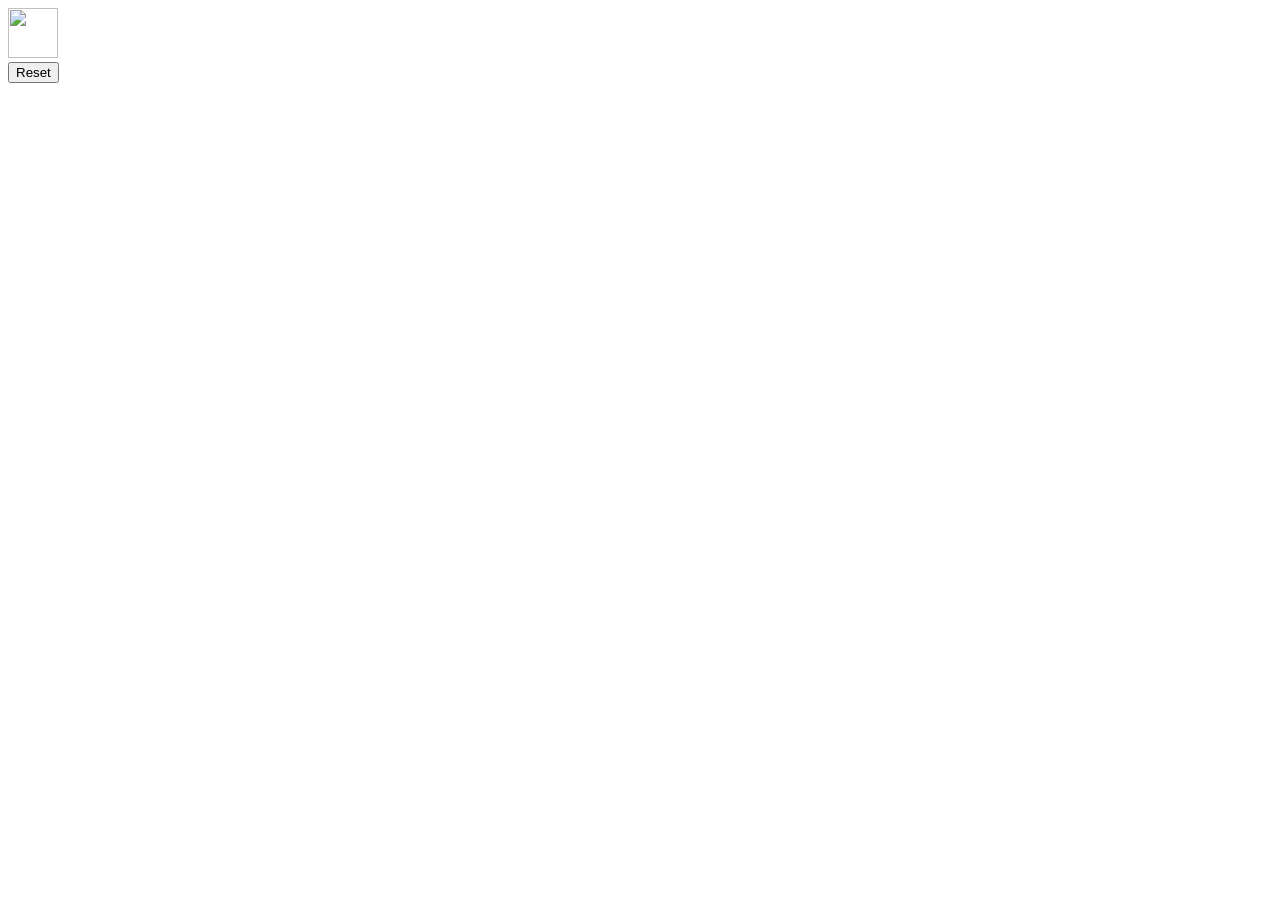
==== index.html @ 5858d791 "Update index.html" ====
<!doctype html>
<html>
  <head>
    <title>Fin ZD demo</title>
    <meta charset="UTF-8">
    <meta name="viewport" content="width=device-width, initial-scale=1.0">
    <script src="https://cdn.tailwindcss.com"></script>

    <script>
      function reset() {
        const cookies = document.cookie.split(";");

        for (let i = 0; i < cookies.length; i++) {

            const cookie = cookies[i];

            const eqPos = cookie.indexOf("=");

            const name = eqPos > -1 ? cookie.substr(0, eqPos) : cookie;

            // Set the cookie's expiration date to a past date to delete it

            document.cookie = name + "=;expires=Thu, 01 Jan 1970 00:00:00 GMT;path=/";

        }

        window.localStorage.clear();
        window.sessionStorage.clear();
        window.location.reload();

      }
    </script>
  </head>
  <body class="p-6 flex flex-col flex-1 items-center justify-center min-h-screen bg-cover" style="background-image: url('https://downloads.intercomcdn.com/i/o/1051523575/8c16c6bb97ae791131ead20c/blur.jpg')">
    <div class="flex flex-col space-y-2 items-center">
      <div>
        <img src="https://static.intercomassets.com/assets/default-avatars/fin/128-6a5eabbb84cc2b038b2afc6698ca0a974faf7adc9ea9f0fb3c3e78ac12543bc5.png" height="50" width="50"  >
      </div>
      <button class="bg-black text-white p-2 m-2 rounded hover:bg-opacity-75" onclick="reset()">Reset</button>
    </div>
    <script>
      window.intercomSettings = {
        api_base: "https://api-iam.intercom.io",
        app_id: "jtwcfhlr",
      }
    </script>
    
    
    <script>
      // We pre-filled your app ID in the widget URL: 'https://widget.intercom.io/widget/mw2u5h8i'
      (function(){var w=window;var ic=w.Intercom;if(typeof ic==="function"){ic('reattach_activator');ic('update',w.intercomSettings);}else{var d=document;var i=function(){i.c(arguments);};i.q=[];i.c=function(args){i.q.push(args);};w.Intercom=i;var l=function(){var s=d.createElement('script');s.type='text/javascript';s.async=true;s.src='https://widget.intercom.io/widget/mw2u5h8i';var x=d.getElementsByTagName('script')[0];x.parentNode.insertBefore(s,x);};if(document.readyState==='complete'){l();}else if(w.attachEvent){w.attachEvent('onload',l);}else{w.addEventListener('load',l,false);}}})();
    </script>
    <script id="ze-snippet" src="https://static.zdassets.com/ekr/snippet.js?key=8e34671c-b79f-4163-8738-806e88691ceff11"> </script>
  </body>
</html>
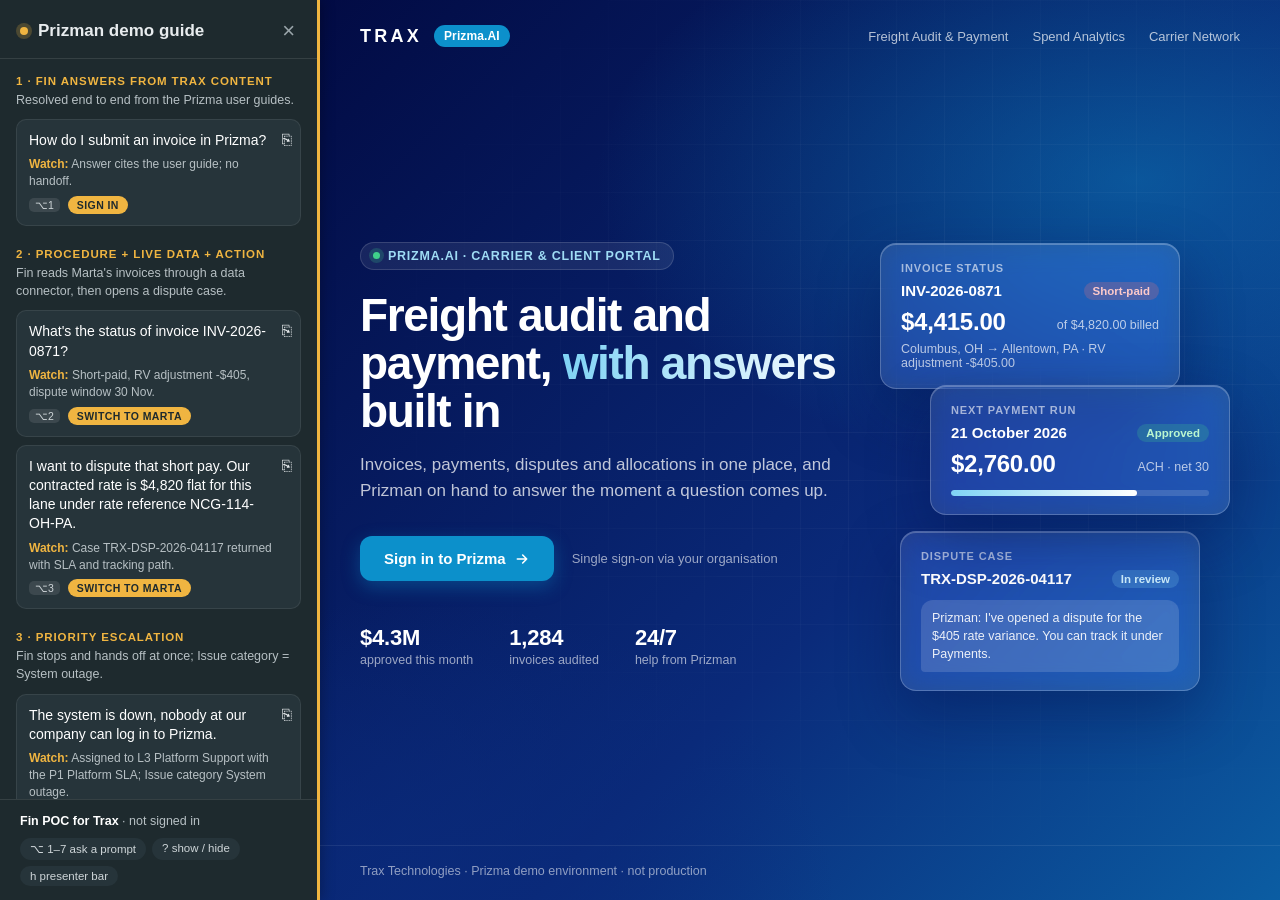
==== commit 81f828dd: "Add files via upload" ====
--- a/index.html
+++ b/index.html
@@ -1,55 +1,110 @@
 <!doctype html>
-<html>
-  <head>
-    <title>Fin ZD demo</title>
-    <meta charset="UTF-8">
-    <meta name="viewport" content="width=device-width, initial-scale=1.0">
-    <script src="https://cdn.tailwindcss.com"></script>
+<html lang="en">
+<head>
+<meta charset="utf-8">
+<meta name="viewport" content="width=device-width, initial-scale=1">
+<title>Sign in · Prizma.AI · Trax</title>
+<link rel="stylesheet" href="assets/trax.css?v=20261014b">
+</head>
+<body>
 
-    <script>
-      function reset() {
-        const cookies = document.cookie.split(";");
+<div class="signin-page">
+  <header class="topbar">
+    <div class="topbar-left">
+      <span class="wordmark">TRAX</span>
+      <span class="pill">Prizma.AI</span>
+    </div>
+    <div class="topbar-right">
+      <span>Freight Audit &amp; Payment</span>
+      <span>Spend Analytics</span>
+      <span>Carrier Network</span>
+    </div>
+  </header>
 
-        for (let i = 0; i < cookies.length; i++) {
+  <section class="hero">
+    <div class="hero-copy">
+      <span class="eyebrow"><span class="dot"></span>Prizma.AI · Carrier &amp; client portal</span>
+      <h1>Freight audit and payment, <em>with answers built in</em></h1>
+      <p class="hero-sub">Invoices, payments, disputes and allocations in one place, and Prizman on hand to answer the moment a question comes up.</p>
+      <div class="hero-actions">
+        <button class="btn btn-primary" id="signin-btn" type="button">Sign in to Prizma
+          <svg width="16" height="16" viewBox="0 0 24 24" fill="none" stroke="currentColor" stroke-width="2.4" stroke-linecap="round" stroke-linejoin="round"><path d="M5 12h14M13 6l6 6-6 6"/></svg>
+        </button>
+        <span class="note">Single sign-on via your organisation</span>
+      </div>
+      <div class="hero-stats">
+        <div><strong>$4.3M</strong>approved this month</div>
+        <div><strong>1,284</strong>invoices audited</div>
+        <div><strong>24/7</strong>help from Prizman</div>
+      </div>
+    </div>
 
-            const cookie = cookies[i];
+    <div class="hero-art" aria-hidden="true">
+      <div class="glass g1" style="--i:0">
+        <div class="g-label">Invoice status</div>
+        <div class="g-row"><span class="g-title">INV-2026-0871</span><span class="g-chip red">Short-paid</span></div>
+        <div class="g-row"><span class="g-amount">$4,415.00</span><span class="g-meta">of $4,820.00 billed</span></div>
+        <div class="g-meta">Columbus, OH → Allentown, PA · RV adjustment -$405.00</div>
+      </div>
+      <div class="glass g2" style="--i:1">
+        <div class="g-label">Next payment run</div>
+        <div class="g-row"><span class="g-title">21 October 2026</span><span class="g-chip green">Approved</span></div>
+        <div class="g-row"><span class="g-amount">$2,760.00</span><span class="g-meta">ACH · net 30</span></div>
+        <div class="g-bar"><span></span></div>
+      </div>
+      <div class="glass g3" style="--i:2">
+        <div class="g-label">Dispute case</div>
+        <div class="g-row"><span class="g-title">TRX-DSP-2026-04117</span><span class="g-chip blue">In review</span></div>
+        <div class="bubble">Prizman: I've opened a dispute for the $405 rate variance. You can track it under Payments.</div>
+      </div>
+    </div>
+  </section>
 
-            const eqPos = cookie.indexOf("=");
+  <footer class="signin-footer">Trax Technologies · Prizma demo environment · not production</footer>
+</div>
 
-            const name = eqPos > -1 ? cookie.substr(0, eqPos) : cookie;
+<div class="modal" id="signin-modal" role="dialog" aria-modal="true" aria-labelledby="signin-title">
+  <div class="modal-dialog">
+    <h2 id="signin-title">Sign in to Prizma</h2>
+    <p>Choose a demo user to continue.</p>
+    <div class="persona-list">
+      <button class="persona-btn" type="button" data-persona="marta">
+        <span class="avatar">MK</span>
+        <span>
+          <span class="p-name">Marta Kowalski</span>
+          <span class="p-org">Meridian Freight Lines</span>
+          <span class="p-role">Billing analyst · Carrier · SCAC MRDF</span>
+        </span>
+        <span class="chev">&rsaquo;</span>
+      </button>
+      <button class="persona-btn" type="button" data-persona="daniel">
+        <span class="avatar">DR</span>
+        <span>
+          <span class="p-name">Daniel Reyes</span>
+          <span class="p-org">Northwind Consumer Goods</span>
+          <span class="p-role">Freight Payables Manager · Client NCG-114</span>
+        </span>
+        <span class="chev">&rsaquo;</span>
+      </button>
+    </div>
+    <div class="modal-foot"><button class="btn btn-ghost" id="modal-close" type="button">Cancel</button></div>
+  </div>
+</div>
 
-            // Set the cookie's expiration date to a past date to delete it
-
-            document.cookie = name + "=;expires=Thu, 01 Jan 1970 00:00:00 GMT;path=/";
-
-        }
-
-        window.localStorage.clear();
-        window.sessionStorage.clear();
-        window.location.reload();
-
-      }
-    </script>
-  </head>
-  <body class="p-6 flex flex-col flex-1 items-center justify-center min-h-screen bg-cover" style="background-image: url('https://downloads.intercomcdn.com/i/o/1051523575/8c16c6bb97ae791131ead20c/blur.jpg')">
-    <div class="flex flex-col space-y-2 items-center">
-      <div>
-        <img src="https://static.intercomassets.com/assets/default-avatars/fin/128-6a5eabbb84cc2b038b2afc6698ca0a974faf7adc9ea9f0fb3c3e78ac12543bc5.png" height="50" width="50"  >
-      </div>
-      <button class="bg-black text-white p-2 m-2 rounded hover:bg-opacity-75" onclick="reset()">Reset</button>
-    </div>
-    <script>
-      window.intercomSettings = {
-        api_base: "https://api-iam.intercom.io",
-        app_id: "jtwcfhlr",
-      }
-    </script>
-    
-    
-    <script>
-      // We pre-filled your app ID in the widget URL: 'https://widget.intercom.io/widget/mw2u5h8i'
-      (function(){var w=window;var ic=w.Intercom;if(typeof ic==="function"){ic('reattach_activator');ic('update',w.intercomSettings);}else{var d=document;var i=function(){i.c(arguments);};i.q=[];i.c=function(args){i.q.push(args);};w.Intercom=i;var l=function(){var s=d.createElement('script');s.type='text/javascript';s.async=true;s.src='https://widget.intercom.io/widget/mw2u5h8i';var x=d.getElementsByTagName('script')[0];x.parentNode.insertBefore(s,x);};if(document.readyState==='complete'){l();}else if(w.attachEvent){w.attachEvent('onload',l);}else{w.addEventListener('load',l,false);}}})();
-    </script>
-    <script id="ze-snippet" src="https://static.zdassets.com/ekr/snippet.js?key=8e34671c-b79f-4163-8738-806e88691ceff11"> </script>
-  </body>
+<script src="assets/app.js?v=20261014b"></script>
+<script src="assets/help-drawer.js?v=20261014b"></script>
+<script>
+(function () {
+  var modal = document.getElementById('signin-modal');
+  function close() { modal.classList.remove('open'); localStorage.removeItem('trax_pending_prompt'); }
+  document.getElementById('signin-btn').addEventListener('click', function () { modal.classList.add('open'); });
+  document.getElementById('modal-close').addEventListener('click', close);
+  modal.addEventListener('click', function (e) { if (e.target === modal) close(); });
+  document.addEventListener('keydown', function (e) { if (e.key === 'Escape') close(); });
+  document.querySelectorAll('.persona-btn').forEach(function (btn) {
+    btn.addEventListener('click', function () { window.traxDemo.signIn(btn.dataset.persona); });
+  });
+})();
+</script>
+</body>
 </html>
--- a/assets/trax.css
+++ b/assets/trax.css
@@ -0,0 +1,467 @@
+:root {
+  --navy: #020B44;
+  --blue: #0c90cb;
+  --ink: #0f172a;
+  --muted: #5b6472;
+  --bg: #f3f6fb;
+  --card: rgba(255, 255, 255, .82);
+  --border: rgba(2, 11, 68, .08);
+  --navy-2: #0a2a7a;
+  --shadow: 0 10px 30px rgba(2, 11, 68, .08);
+  --shadow-lift: 0 18px 40px rgba(2, 11, 68, .14);
+  --radius: 14px;
+  --font: "Inter", -apple-system, BlinkMacSystemFont, "Segoe UI", Roboto, Helvetica, Arial, sans-serif;
+}
+
+* { box-sizing: border-box; }
+
+html, body { margin: 0; height: 100%; }
+
+body {
+  font-family: var(--font);
+  color: var(--ink);
+  background: var(--bg);
+  -webkit-font-smoothing: antialiased;
+  font-feature-settings: "cv11", "ss01";
+}
+
+a { color: inherit; }
+button { font-family: inherit; }
+
+@keyframes rise { from { opacity: 0; transform: translateY(8px); } to { opacity: 1; transform: none; } }
+@keyframes float { 0%, 100% { transform: translateY(0); } 50% { transform: translateY(-6px); } }
+@keyframes shimmer { from { background-position: -200% 0; } to { background-position: 200% 0; } }
+
+.wordmark { font-weight: 800; letter-spacing: .18em; color: var(--navy); font-size: 18px; }
+.pill {
+  background: var(--blue);
+  color: #fff;
+  font-size: 12px;
+  font-weight: 600;
+  padding: 4px 10px;
+  border-radius: 999px;
+  letter-spacing: .01em;
+}
+
+.btn {
+  display: inline-flex;
+  align-items: center;
+  gap: 8px;
+  border: 0;
+  border-radius: 10px;
+  padding: 10px 18px;
+  font-size: 14px;
+  font-weight: 600;
+  cursor: pointer;
+  transition: transform .15s ease, box-shadow .15s ease, background .15s ease;
+}
+.btn-primary { background: var(--blue); color: #fff; box-shadow: 0 6px 18px rgba(12, 144, 203, .35); }
+.btn-primary:hover { background: #0a7fb3; transform: translateY(-1px); box-shadow: 0 10px 24px rgba(12, 144, 203, .4); }
+.btn-ghost { background: rgba(2, 11, 68, .05); color: var(--navy); }
+.btn-ghost:hover { background: rgba(2, 11, 68, .09); }
+.btn:focus-visible, .persona-btn:focus-visible { outline: 3px solid rgba(12, 144, 203, .5); outline-offset: 2px; }
+
+
+.signin-page {
+  min-height: 100%;
+  display: flex;
+  flex-direction: column;
+  color: #fff;
+  background:
+    radial-gradient(900px 500px at 85% 20%, rgba(12, 144, 203, .45), transparent 60%),
+    radial-gradient(700px 500px at 10% 100%, rgba(10, 42, 122, .9), transparent 60%),
+    linear-gradient(135deg, #020B44 0%, #0a2a7a 60%, #0c90cb 140%);
+  position: relative;
+  overflow: hidden;
+}
+.signin-page:before {
+  content: "";
+  position: absolute;
+  inset: 0;
+  background-image:
+    linear-gradient(rgba(255, 255, 255, .05) 1px, transparent 1px),
+    linear-gradient(90deg, rgba(255, 255, 255, .05) 1px, transparent 1px);
+  background-size: 48px 48px;
+  mask-image: radial-gradient(ellipse at 70% 40%, #000 0%, transparent 70%);
+  -webkit-mask-image: radial-gradient(ellipse at 70% 40%, #000 0%, transparent 70%);
+  pointer-events: none;
+}
+
+.signin-page .topbar {
+  position: relative;
+  z-index: 1;
+  height: 72px;
+  display: flex;
+  align-items: center;
+  justify-content: space-between;
+  padding: 0 56px;
+}
+.signin-page .topbar-left { display: flex; align-items: center; gap: 12px; }
+.signin-page .wordmark { color: #fff; }
+.signin-page .topbar-right { font-size: 13px; color: rgba(255, 255, 255, .7); display: flex; gap: 24px; }
+
+.hero {
+  position: relative;
+  z-index: 1;
+  flex: 1;
+  display: grid;
+  grid-template-columns: minmax(0, 1.05fr) minmax(0, 1fr);
+  align-items: center;
+  gap: 48px;
+  padding: 24px 56px 32px;
+  max-width: 1320px;
+  width: 100%;
+  margin: 0 auto;
+}
+.hero-copy { animation: rise .6s cubic-bezier(.2, .7, .2, 1) backwards; }
+.eyebrow {
+  display: inline-flex;
+  align-items: center;
+  gap: 8px;
+  font-size: 12.5px;
+  font-weight: 600;
+  letter-spacing: .06em;
+  text-transform: uppercase;
+  color: #9fdcf5;
+  background: rgba(255, 255, 255, .08);
+  border: 1px solid rgba(255, 255, 255, .14);
+  padding: 6px 12px;
+  border-radius: 999px;
+}
+.eyebrow .dot { width: 7px; height: 7px; border-radius: 50%; background: #3fd18a; box-shadow: 0 0 0 4px rgba(63, 209, 138, .2); }
+.hero h1 {
+  margin: 22px 0 16px;
+  font-size: clamp(38px, 4.4vw, 58px);
+  line-height: 1.04;
+  letter-spacing: -.03em;
+  font-weight: 750;
+}
+.hero h1 em {
+  font-style: normal;
+  background: linear-gradient(90deg, #7fd3f5, #ffffff 70%);
+  -webkit-background-clip: text;
+  background-clip: text;
+  color: transparent;
+}
+.hero-sub { margin: 0 0 32px; font-size: 17px; line-height: 1.55; color: rgba(255, 255, 255, .75); max-width: 30em; }
+.hero-actions { display: flex; align-items: center; gap: 18px; }
+.hero-actions .btn-primary { padding: 14px 24px; font-size: 15px; border-radius: 12px; }
+.hero-actions .note { font-size: 13px; color: rgba(255, 255, 255, .6); }
+.hero-stats { display: flex; gap: 36px; margin-top: 44px; }
+.hero-stats div { font-size: 12.5px; color: rgba(255, 255, 255, .6); }
+.hero-stats strong { display: block; font-size: 22px; color: #fff; font-weight: 700; font-variant-numeric: tabular-nums; letter-spacing: -.01em; margin-bottom: 2px; }
+
+.hero-art { position: relative; height: 440px; }
+.glass {
+  position: absolute;
+  width: 330px;
+  padding: 18px 20px;
+  border-radius: 16px;
+  background: rgba(255, 255, 255, .12);
+  border: 1px solid rgba(255, 255, 255, .22);
+  backdrop-filter: blur(14px) saturate(140%);
+  -webkit-backdrop-filter: blur(14px) saturate(140%);
+  box-shadow: 0 24px 60px rgba(2, 11, 68, .35), inset 0 1px 0 rgba(255, 255, 255, .25);
+  color: #fff;
+  font-variant-numeric: tabular-nums;
+  animation: rise .7s cubic-bezier(.2, .7, .2, 1) backwards, float 7s ease-in-out infinite;
+  animation-delay: calc(var(--i, 0) * 120ms + 150ms), calc(var(--i, 0) * -2s);
+}
+.glass .g-label { font-size: 11px; letter-spacing: .08em; text-transform: uppercase; color: rgba(255, 255, 255, .6); font-weight: 600; }
+.glass .g-row { display: flex; justify-content: space-between; align-items: center; margin-top: 8px; gap: 12px; }
+.glass .g-title { font-size: 15px; font-weight: 650; }
+.glass .g-amount { font-size: 24px; font-weight: 700; letter-spacing: -.01em; }
+.glass .g-meta { font-size: 12.5px; color: rgba(255, 255, 255, .7); margin-top: 6px; }
+.glass .g-chip { font-size: 11.5px; font-weight: 650; padding: 3px 9px; border-radius: 999px; }
+.glass .g-chip.red { background: rgba(248, 113, 113, .22); color: #fecaca; }
+.glass .g-chip.green { background: rgba(63, 209, 138, .22); color: #bbf7d0; }
+.glass .g-chip.blue { background: rgba(127, 211, 245, .22); color: #cdeefc; }
+.glass .g-bar { height: 6px; border-radius: 999px; background: rgba(255, 255, 255, .15); margin-top: 12px; overflow: hidden; }
+.glass .g-bar span {
+  display: block;
+  height: 100%;
+  width: 72%;
+  border-radius: 999px;
+  background: linear-gradient(90deg, #7fd3f5, #ffffff, #7fd3f5);
+  background-size: 200% 100%;
+  animation: shimmer 3s linear infinite;
+}
+.glass.g1 { top: 8px; left: 0; }
+.glass.g2 { top: 150px; left: 90px; z-index: 2; }
+.glass.g3 { top: 296px; left: 20px; }
+.glass .bubble {
+  margin-top: 12px;
+  font-size: 12.5px;
+  line-height: 1.45;
+  background: rgba(255, 255, 255, .14);
+  border-radius: 12px 12px 12px 4px;
+  padding: 9px 11px;
+  color: rgba(255, 255, 255, .9);
+}
+
+.signin-footer {
+  position: relative;
+  z-index: 1;
+  padding: 18px 56px 22px;
+  font-size: 12.5px;
+  color: rgba(255, 255, 255, .55);
+  border-top: 1px solid rgba(255, 255, 255, .08);
+}
+
+body.trax-help-open .signin-page .topbar,
+body.trax-help-open .hero,
+body.trax-help-open .signin-footer { padding-left: 40px; padding-right: 40px; }
+body.trax-help-open .hero { grid-template-columns: minmax(0, 1fr) 360px; gap: 32px; }
+body.trax-help-open .hero h1 { font-size: clamp(34px, 3.6vw, 52px); }
+body.trax-help-open .glass { width: 300px; }
+body.trax-help-open .glass.g2 { left: 50px; }
+
+
+.modal {
+  position: fixed;
+  inset: 0;
+  z-index: 200;
+  display: none;
+  align-items: center;
+  justify-content: center;
+  background: rgba(2, 11, 68, .45);
+  backdrop-filter: blur(6px);
+  -webkit-backdrop-filter: blur(6px);
+}
+.modal.open { display: flex; }
+.modal-dialog {
+  width: 460px;
+  max-width: calc(100vw - 32px);
+  background: rgba(255, 255, 255, .96);
+  border-radius: 18px;
+  padding: 28px;
+  color: var(--ink);
+  box-shadow: 0 30px 80px rgba(2, 11, 68, .4);
+  animation: rise .3s cubic-bezier(.2, .7, .2, 1) backwards;
+}
+.modal-dialog h2 { margin: 0; font-size: 20px; color: var(--navy); letter-spacing: -.01em; }
+.modal-dialog p { margin: 6px 0 20px; font-size: 14px; color: var(--muted); }
+.persona-list { display: flex; flex-direction: column; gap: 10px; }
+.persona-btn {
+  display: flex;
+  align-items: center;
+  gap: 14px;
+  width: 100%;
+  padding: 14px 16px;
+  border-radius: var(--radius);
+  border: 1px solid var(--border);
+  background: #fff;
+  text-align: left;
+  cursor: pointer;
+  transition: transform .15s ease, box-shadow .15s ease, border-color .15s ease;
+}
+.persona-btn:hover { transform: translateY(-2px); box-shadow: var(--shadow-lift); border-color: rgba(12, 144, 203, .45); }
+.persona-btn .avatar { width: 44px; height: 44px; font-size: 15px; margin: 0; }
+.persona-btn .p-name { font-size: 15px; font-weight: 650; color: var(--navy); }
+.persona-btn .p-org { font-size: 13px; color: var(--ink); margin-top: 1px; }
+.persona-btn .p-role { font-size: 12px; color: var(--muted); margin-top: 2px; }
+.persona-btn .chev { margin-left: auto; color: var(--blue); font-size: 20px; }
+.modal-foot { display: flex; justify-content: flex-end; margin-top: 18px; }
+
+
+.portal-page {
+  display: flex;
+  flex-direction: column;
+  min-width: 1180px;
+  background: var(--bg);
+}
+
+.portal-page .topbar {
+  height: 60px;
+  flex-shrink: 0;
+  display: flex;
+  align-items: center;
+  justify-content: space-between;
+  padding: 0 24px;
+  background: rgba(255, 255, 255, .78);
+  backdrop-filter: blur(12px);
+  -webkit-backdrop-filter: blur(12px);
+  border-bottom: 1px solid var(--border);
+  position: relative;
+  z-index: 5;
+}
+.topbar-left { display: flex; align-items: center; gap: 12px; flex: 0 0 auto; }
+.topbar-right { display: flex; align-items: center; gap: 6px; flex: 0 0 auto; }
+.icon-btn {
+  width: 36px; height: 36px;
+  display: flex; align-items: center; justify-content: center;
+  background: none; border: none; border-radius: 10px;
+  color: var(--muted); cursor: pointer; position: relative;
+}
+.icon-btn:hover { background: rgba(2, 11, 68, .05); color: var(--navy); }
+.icon-btn .badge { position: absolute; top: 7px; right: 8px; width: 8px; height: 8px; border-radius: 50%; background: #ef4444; border: 2px solid #fff; }
+.avatar {
+  width: 34px; height: 34px; border-radius: 50%;
+  background: linear-gradient(135deg, #0c90cb, #0a2a7a);
+  color: #fff; font-size: 13px; font-weight: 700;
+  display: flex; align-items: center; justify-content: center;
+  margin-left: 8px; flex-shrink: 0;
+  box-shadow: 0 4px 12px rgba(12, 144, 203, .3);
+}
+.user-info { margin-left: 10px; line-height: 1.3; }
+.user-name { font-size: 13px; font-weight: 650; color: var(--ink); }
+.user-sub { font-size: 11.5px; color: var(--muted); }
+.signout { margin-left: 14px; padding: 7px 12px; font-size: 13px; }
+
+.app-body { flex: 1; display: flex; min-height: 0; }
+
+.sidebar {
+  width: 64px;
+  flex-shrink: 0;
+  background: linear-gradient(180deg, #020B44 0%, #051a63 100%);
+  color: rgba(255, 255, 255, .7);
+}
+.nav-list { display: flex; flex-direction: column; padding: 14px 8px; gap: 4px; }
+.nav-item {
+  display: flex; align-items: center; justify-content: center;
+  padding: 11px 0;
+  border-radius: 10px;
+  color: rgba(255, 255, 255, .6);
+  transition: background .15s, color .15s;
+}
+.nav-item svg { width: 18px; height: 18px; flex-shrink: 0; }
+.nav-item:hover { color: #fff; background: rgba(255, 255, 255, .06); }
+.nav-item.active { color: #fff; background: rgba(12, 144, 203, .3); box-shadow: inset 3px 0 0 var(--blue); }
+
+/* The content stays a single readable column so the Messenger opens over empty space, not over the table. */
+.main { flex: 1; overflow-y: auto; padding: 32px 36px 96px; min-width: 0; }
+.main-inner { max-width: 760px; }
+
+.page-head { display: flex; align-items: flex-start; justify-content: space-between; gap: 24px; margin-bottom: 24px; }
+.page-head h1 { margin: 0; font-size: 26px; color: var(--navy); letter-spacing: -.02em; font-weight: 750; }
+.page-sub { margin: 6px 0 0; font-size: 14px; color: var(--muted); }
+.page-actions { display: flex; align-items: center; gap: 10px; flex-shrink: 0; }
+
+.card {
+  background: var(--card);
+  backdrop-filter: blur(12px);
+  -webkit-backdrop-filter: blur(12px);
+  border: 1px solid var(--border);
+  border-radius: var(--radius);
+  padding: 20px;
+  box-shadow: var(--shadow);
+  animation: rise .45s cubic-bezier(.2, .7, .2, 1) backwards;
+  animation-delay: calc(var(--i, 0) * 60ms);
+  min-width: 0;
+}
+.card-head { display: flex; align-items: center; justify-content: space-between; margin: 0 0 14px; gap: 12px; }
+.card-title { font-size: 15px; font-weight: 650; margin: 0; color: var(--navy); letter-spacing: -.01em; }
+.card-meta { font-size: 12px; color: var(--muted); }
+
+.kpi-row { display: grid; grid-template-columns: repeat(4, minmax(0, 1fr)); gap: 14px; margin-bottom: 16px; }
+.kpi { container-type: inline-size; padding: 16px 18px; }
+.kpi-label { font-size: 12.5px; color: var(--muted); font-weight: 500; }
+.kpi-value { font-size: clamp(20px, 22cqi, 30px); font-weight: 750; margin: 8px 0 6px; color: var(--ink); font-variant-numeric: tabular-nums; letter-spacing: -.02em; white-space: nowrap; }
+.kpi-sub { font-size: 12.5px; color: var(--muted); }
+.kpi-sub.positive { color: #15803d; font-weight: 600; }
+.kpi-sub.warning { color: #b45309; font-weight: 600; }
+.kpi-sub.danger { color: #b91c1c; font-weight: 600; }
+
+.stack { display: flex; flex-direction: column; gap: 16px; }
+
+table { width: 100%; border-collapse: collapse; font-variant-numeric: tabular-nums; }
+th {
+  text-align: left;
+  font-size: 11.5px;
+  text-transform: uppercase;
+  letter-spacing: .05em;
+  color: var(--muted);
+  font-weight: 600;
+  padding: 0 10px 10px;
+  border-bottom: 1px solid var(--border);
+  white-space: nowrap;
+}
+td { font-size: 13.5px; padding: 12px 10px; border-bottom: 1px solid var(--border); vertical-align: top; }
+tbody tr { transition: background .15s; }
+tbody tr:hover { background: rgba(12, 144, 203, .04); }
+tbody tr:last-child td { border-bottom: none; }
+td.num, th.num { text-align: right; white-space: nowrap; }
+td.mono { font-weight: 600; color: var(--navy); white-space: nowrap; }
+td .sub { display: block; font-size: 12px; color: var(--muted); margin-top: 2px; }
+tr.attention td:first-child { box-shadow: inset 3px 0 0 #ef4444; }
+
+.chip {
+  display: inline-flex;
+  align-items: center;
+  gap: 6px;
+  padding: 3px 10px;
+  border-radius: 999px;
+  font-size: 12px;
+  font-weight: 600;
+  white-space: nowrap;
+}
+.chip:before { content: ""; width: 6px; height: 6px; border-radius: 50%; background: currentColor; opacity: .8; }
+.chip-short_paid { background: #fde2e2; color: #b91c1c; }
+.chip-approved_for_payment, .chip-compliant { background: #dcfce7; color: #15803d; }
+.chip-in_audit, .chip-scheduled, .chip-received, .chip-validating { background: #dbeafe; color: #1d4ed8; }
+.chip-pending_documentation, .chip-insurance_expiring, .chip-waiting_on_carrier { background: #fef3c7; color: #b45309; }
+.chip-paid { background: #e5e7eb; color: #5b6472; }
+
+.kv { display: flex; justify-content: space-between; align-items: baseline; gap: 16px; padding: 9px 0; border-bottom: 1px solid var(--border); font-size: 13.5px; }
+.kv:last-child { border-bottom: none; }
+.kv .k { color: var(--muted); }
+.kv .v { font-weight: 600; color: var(--ink); text-align: right; font-variant-numeric: tabular-nums; }
+.big-num { font-size: 26px; font-weight: 750; color: var(--navy); letter-spacing: -.02em; font-variant-numeric: tabular-nums; }
+.bar-track { height: 6px; border-radius: 999px; background: rgba(2, 11, 68, .06); margin-top: 10px; overflow: hidden; }
+.bar-fill { height: 100%; border-radius: 999px; background: linear-gradient(90deg, #0c90cb, #0a2a7a); }
+
+.error-card { text-align: center; padding: 40px 20px; }
+.error-card .e-icon {
+  width: 44px; height: 44px; border-radius: 50%;
+  margin: 0 auto 12px;
+  display: flex; align-items: center; justify-content: center;
+  background: #fde2e2; color: #b91c1c; font-weight: 800; font-size: 20px;
+}
+.error-card p { margin: 0; font-size: 15px; color: var(--ink); font-weight: 600; }
+
+.skeleton {
+  height: 104px;
+  border-radius: var(--radius);
+  background: linear-gradient(90deg, rgba(2, 11, 68, .04), rgba(2, 11, 68, .08), rgba(2, 11, 68, .04));
+  background-size: 200% 100%;
+  animation: shimmer 1.4s linear infinite;
+}
+
+
+.presenter-bar {
+  position: fixed;
+  left: 16px;
+  bottom: 16px;
+  z-index: 160;
+  display: flex;
+  align-items: center;
+  gap: 8px;
+  padding: 7px 8px 7px 14px;
+  border-radius: 999px;
+  background: rgba(2, 11, 68, .92);
+  backdrop-filter: blur(12px);
+  -webkit-backdrop-filter: blur(12px);
+  color: #cdd5f0;
+  font-size: 12px;
+  box-shadow: 0 10px 30px rgba(2, 11, 68, .3);
+  transition: left .25s cubic-bezier(.2, .7, .2, 1);
+}
+.presenter-bar.hidden { display: none; }
+.presenter-bar label { font-weight: 600; letter-spacing: .06em; text-transform: uppercase; font-size: 10.5px; color: #7fc8ea; }
+.presenter-bar select, .presenter-bar button {
+  font: inherit;
+  font-size: 12.5px;
+  color: #fff;
+  background: rgba(255, 255, 255, .1);
+  border: 1px solid rgba(255, 255, 255, .12);
+  border-radius: 999px;
+  padding: 5px 12px;
+  cursor: pointer;
+}
+.presenter-bar select option { color: var(--ink); }
+.presenter-bar button:hover, .presenter-bar select:hover { background: rgba(255, 255, 255, .18); }
+.presenter-bar .kbd { color: #8f9bc4; font-size: 11px; padding: 0 6px; }
+
+@media (prefers-reduced-motion: reduce) {
+  *, *:before, *:after { animation: none !important; transition: none !important; }
+}
